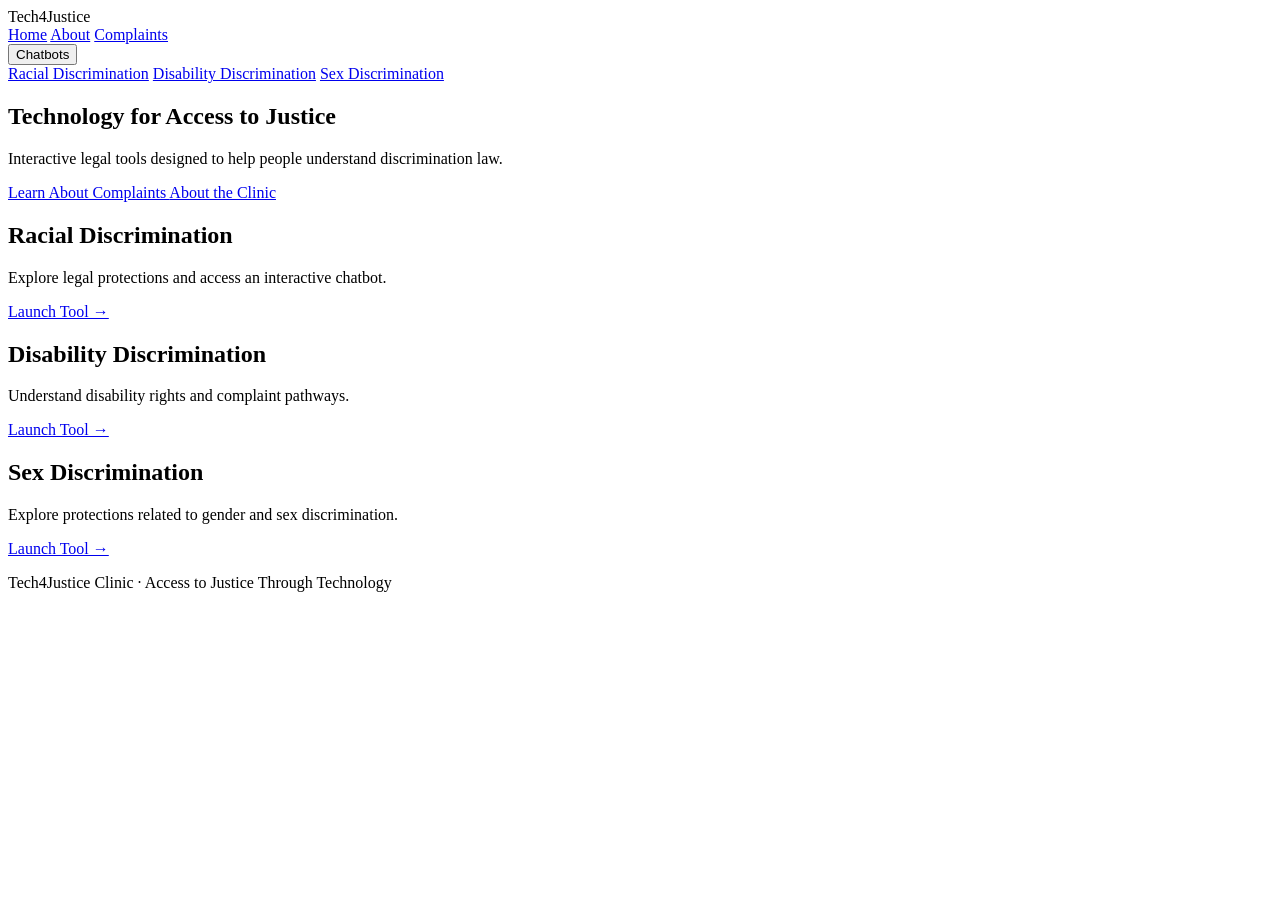
==== index.html @ 7325884f "Create index.html" ====
<!DOCTYPE html>
<html lang="en">

<head>

<meta charset="UTF-8">
<meta name="viewport" content="width=device-width, initial-scale=1">

<title>Tech4Justice Clinic</title>

<link rel="stylesheet" href="css/main.css">
<link rel="stylesheet" href="css/animations.css">

<script defer src="js/app.js"></script>

</head>

<body>

<div class="gradient-background"></div>

<header class="nav-bar">

<div class="logo">
Tech4Justice
</div>

<nav>

<a href="index.html">Home</a>
<a href="about.html">About</a>
<a href="complaints.html">Complaints</a>

<div class="dropdown">

<button class="dropbtn">
Chatbots
</button>

<div class="dropdown-content">

<a href="chatbot-race.html">Racial Discrimination</a>
<a href="chatbot-disability.html">Disability Discrimination</a>
<a href="chatbot-sex.html">Sex Discrimination</a>

</div>

</div>

</nav>

</header>

<section class="hero">

<div class="hero-text">

<h1>
Technology for Access to Justice
</h1>

<p>
Interactive legal tools designed to help people understand discrimination law.
</p>

<div class="hero-buttons">

<a href="complaints.html" class="primary-button">
Learn About Complaints
</a>

<a href="about.html" class="secondary-button">
About the Clinic
</a>

</div>

</div>

</section>

<section class="feature-grid">

<div class="feature-card">

<h2>Racial Discrimination</h2>

<p>
Explore legal protections and access an interactive chatbot.
</p>

<a href="chatbot-race.html">Launch Tool →</a>

</div>

<div class="feature-card">

<h2>Disability Discrimination</h2>

<p>
Understand disability rights and complaint pathways.
</p>

<a href="chatbot-disability.html">Launch Tool →</a>

</div>

<div class="feature-card">

<h2>Sex Discrimination</h2>

<p>
Explore protections related to gender and sex discrimination.
</p>

<a href="chatbot-sex.html">Launch Tool →</a>

</div>

</section>

<footer>

<p>
Tech4Justice Clinic · Access to Justice Through Technology
</p>

</footer>

</body>
</html>
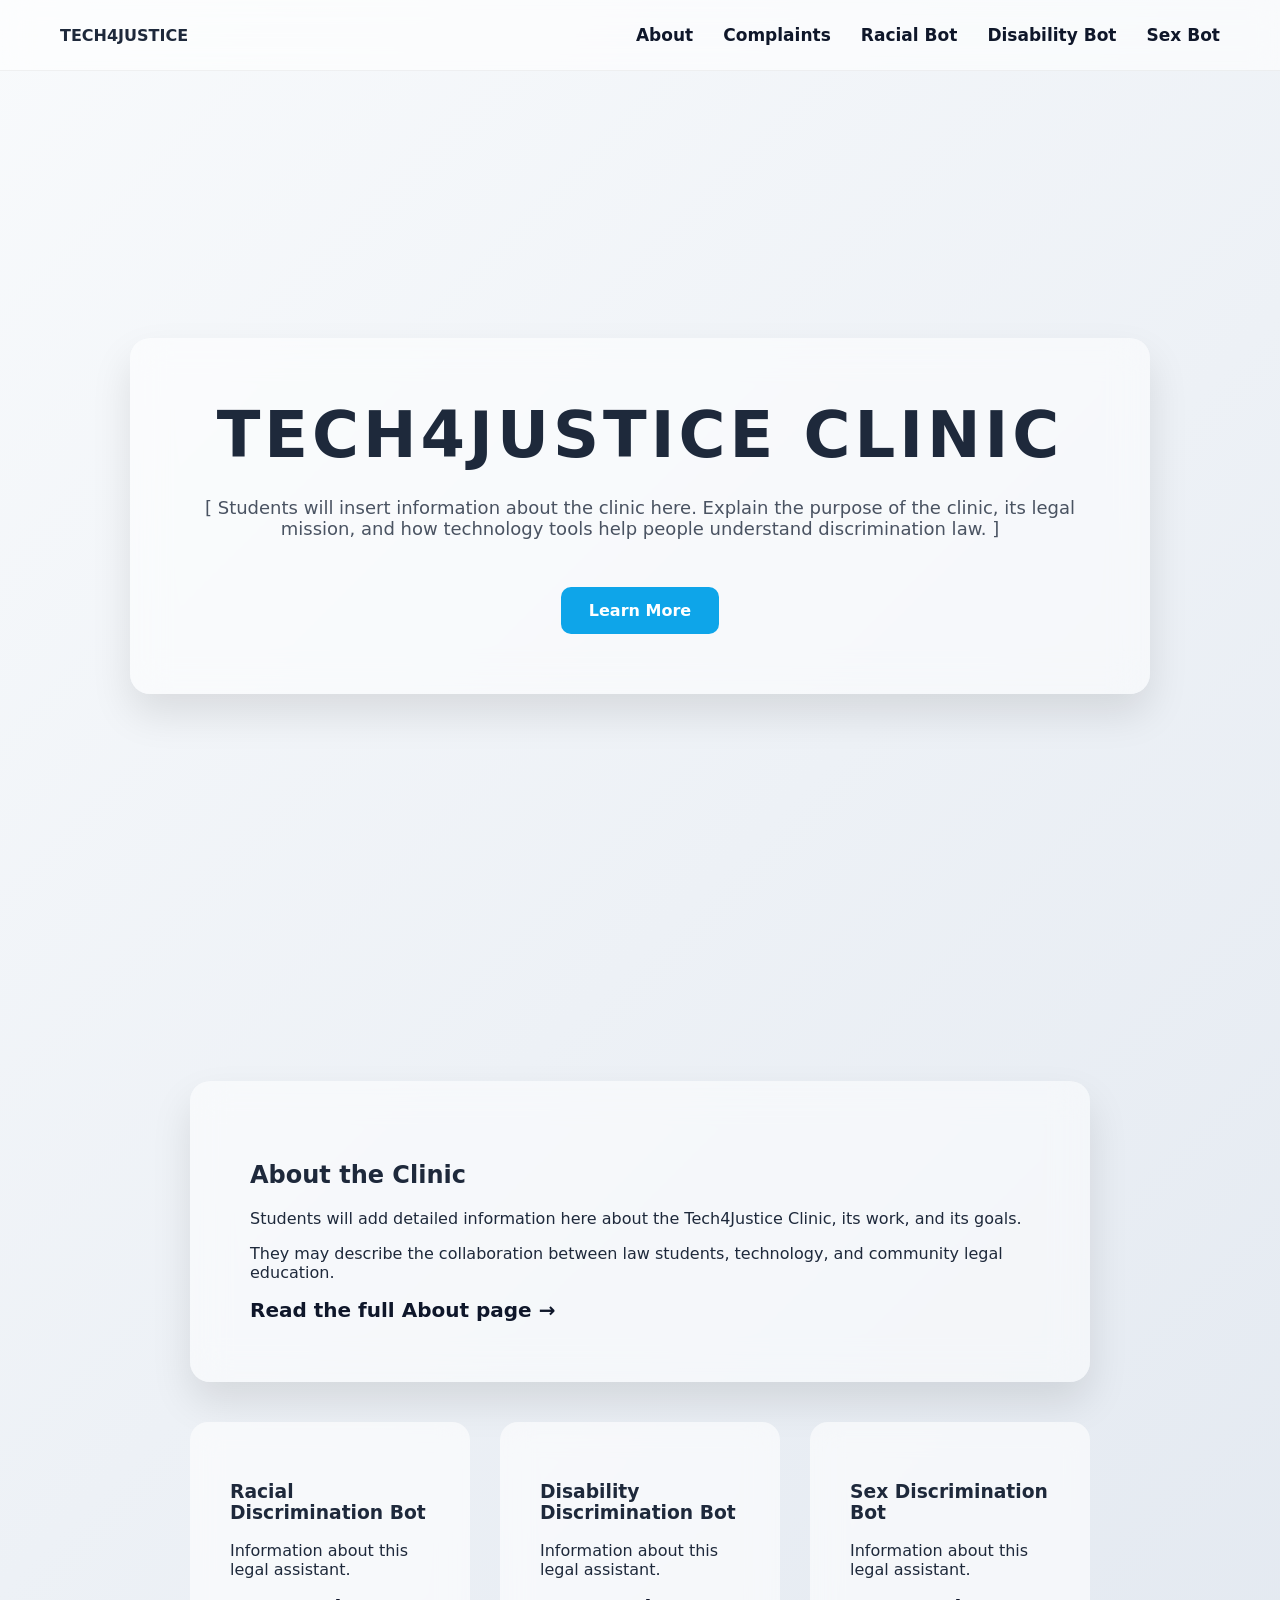
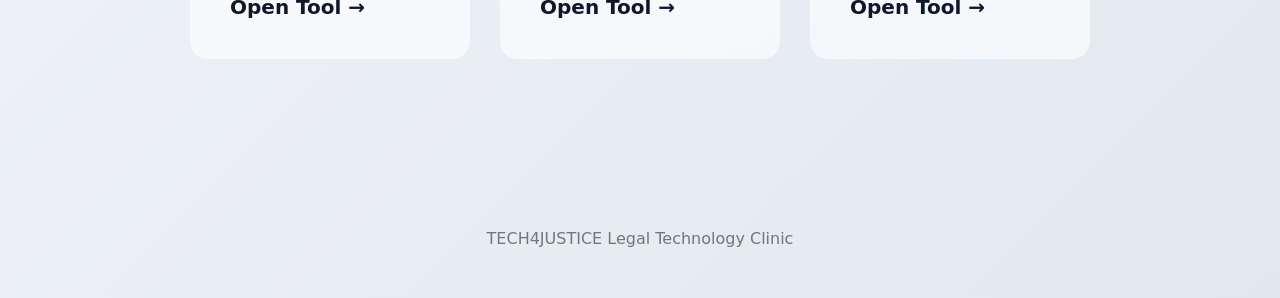
==== commit eb92edce: "Update index.html" ====
--- a/index.html
+++ b/index.html
@@ -1,119 +1,220 @@
 <!DOCTYPE html>
-<html lang="en">
-
+<html>
 <head>
-
-<meta charset="UTF-8">
-<meta name="viewport" content="width=device-width, initial-scale=1">
-
-<title>Tech4Justice Clinic</title>
-
-<link rel="stylesheet" href="css/main.css">
-<link rel="stylesheet" href="css/animations.css">
-
-<script defer src="js/app.js"></script>
+<title>TECH4JUSTICE Clinic</title>
+
+<style>
+
+body{
+margin:0;
+font-family:system-ui, sans-serif;
+background:linear-gradient(135deg,#f8fafc,#e2e8f0);
+color:#1e293b;
+overflow-x:hidden;
+}
+
+nav{
+display:flex;
+justify-content:space-between;
+align-items:center;
+padding:25px 60px;
+position:sticky;
+top:0;
+background:rgba(255,255,255,0.6);
+backdrop-filter:blur(14px);
+border-bottom:1px solid rgba(0,0,0,0.05);
+}
+
+nav a{
+text-decoration:none;
+margin-left:25px;
+font-weight:600;
+color:#0f172a;
+font-size:17px;
+}
+
+.hero{
+height:90vh;
+display:flex;
+flex-direction:column;
+justify-content:center;
+align-items:center;
+text-align:center;
+padding:40px;
+}
+
+.glass{
+background:rgba(255,255,255,0.5);
+backdrop-filter:blur(18px);
+border-radius:20px;
+padding:60px;
+box-shadow:0 20px 40px rgba(0,0,0,0.1);
+max-width:900px;
+}
+
+.hero h1{
+font-size:64px;
+letter-spacing:4px;
+margin:0;
+}
+
+.hero p{
+margin-top:25px;
+font-size:18px;
+opacity:0.8;
+}
+
+.button{
+margin-top:30px;
+padding:14px 28px;
+border-radius:10px;
+background:#0ea5e9;
+color:white;
+text-decoration:none;
+font-weight:600;
+display:inline-block;
+}
+
+.section{
+padding:120px 20px;
+display:flex;
+justify-content:center;
+}
+
+.section-content{
+max-width:900px;
+}
+
+.card-grid{
+display:grid;
+grid-template-columns:repeat(auto-fit,minmax(250px,1fr));
+gap:30px;
+margin-top:40px;
+}
+
+.card{
+background:rgba(255,255,255,0.6);
+backdrop-filter:blur(15px);
+border-radius:18px;
+padding:40px;
+transition:0.3s;
+}
+
+.card:hover{
+transform:translateY(-6px);
+}
+
+.big-link{
+font-size:20px;
+font-weight:700;
+display:block;
+margin-top:15px;
+text-decoration:none;
+color:#0f172a;
+}
+
+footer{
+text-align:center;
+padding:50px;
+opacity:0.6;
+}
+
+</style>
+
+<script>
+
+function scrollToAbout(){
+document.getElementById("about").scrollIntoView({behavior:"smooth"});
+}
+
+</script>
 
 </head>
 
 <body>
 
-<div class="gradient-background"></div>
-
-<header class="nav-bar">
-
-<div class="logo">
-Tech4Justice
-</div>
-
 <nav>
 
-<a href="index.html">Home</a>
-<a href="about.html">About</a>
+<div><b>TECH4JUSTICE</b></div>
+
+<div>
+<a href="#about">About</a>
 <a href="complaints.html">Complaints</a>
-
-<div class="dropdown">
-
-<button class="dropbtn">
-Chatbots
-</button>
-
-<div class="dropdown-content">
-
-<a href="chatbot-race.html">Racial Discrimination</a>
-<a href="chatbot-disability.html">Disability Discrimination</a>
-<a href="chatbot-sex.html">Sex Discrimination</a>
-
-</div>
-
+<a href="chatbot-race.html">Racial Bot</a>
+<a href="chatbot-disability.html">Disability Bot</a>
+<a href="chatbot-sex.html">Sex Bot</a>
 </div>
 
 </nav>
 
-</header>
-
 <section class="hero">
 
-<div class="hero-text">
-
-<h1>
-Technology for Access to Justice
-</h1>
+<div class="glass">
+
+<h1>TECH4JUSTICE CLINIC</h1>
 
 <p>
-Interactive legal tools designed to help people understand discrimination law.
+
+[ Students will insert information about the clinic here.  
+Explain the purpose of the clinic, its legal mission, and how technology tools help people understand discrimination law. ]
+
 </p>
 
-<div class="hero-buttons">
-
-<a href="complaints.html" class="primary-button">
-Learn About Complaints
-</a>
-
-<a href="about.html" class="secondary-button">
-About the Clinic
-</a>
-
-</div>
+<a class="button" onclick="scrollToAbout()">Learn More</a>
 
 </div>
 
 </section>
 
-<section class="feature-grid">
-
-<div class="feature-card">
-
-<h2>Racial Discrimination</h2>
+<section class="section" id="about">
+
+<div class="section-content">
+
+<div class="glass">
+
+<h2>About the Clinic</h2>
 
 <p>
-Explore legal protections and access an interactive chatbot.
+Students will add detailed information here about the Tech4Justice Clinic,
+its work, and its goals.
 </p>
 
-<a href="chatbot-race.html">Launch Tool →</a>
-
-</div>
-
-<div class="feature-card">
-
-<h2>Disability Discrimination</h2>
-
 <p>
-Understand disability rights and complaint pathways.
+They may describe the collaboration between law students, technology,
+and community legal education.
 </p>
 
-<a href="chatbot-disability.html">Launch Tool →</a>
-
-</div>
-
-<div class="feature-card">
-
-<h2>Sex Discrimination</h2>
-
-<p>
-Explore protections related to gender and sex discrimination.
-</p>
-
-<a href="chatbot-sex.html">Launch Tool →</a>
+<a class="big-link" href="about.html">Read the full About page →</a>
+
+</div>
+
+<div class="card-grid">
+
+<div class="card">
+
+<h3>Racial Discrimination Bot</h3>
+<p>Information about this legal assistant.</p>
+<a class="big-link" href="chatbot-race.html">Open Tool →</a>
+
+</div>
+
+<div class="card">
+
+<h3>Disability Discrimination Bot</h3>
+<p>Information about this legal assistant.</p>
+<a class="big-link" href="chatbot-disability.html">Open Tool →</a>
+
+</div>
+
+<div class="card">
+
+<h3>Sex Discrimination Bot</h3>
+<p>Information about this legal assistant.</p>
+<a class="big-link" href="chatbot-sex.html">Open Tool →</a>
+
+</div>
+
+</div>
 
 </div>
 
@@ -121,9 +222,7 @@
 
 <footer>
 
-<p>
-Tech4Justice Clinic · Access to Justice Through Technology
-</p>
+TECH4JUSTICE Legal Technology Clinic
 
 </footer>
 
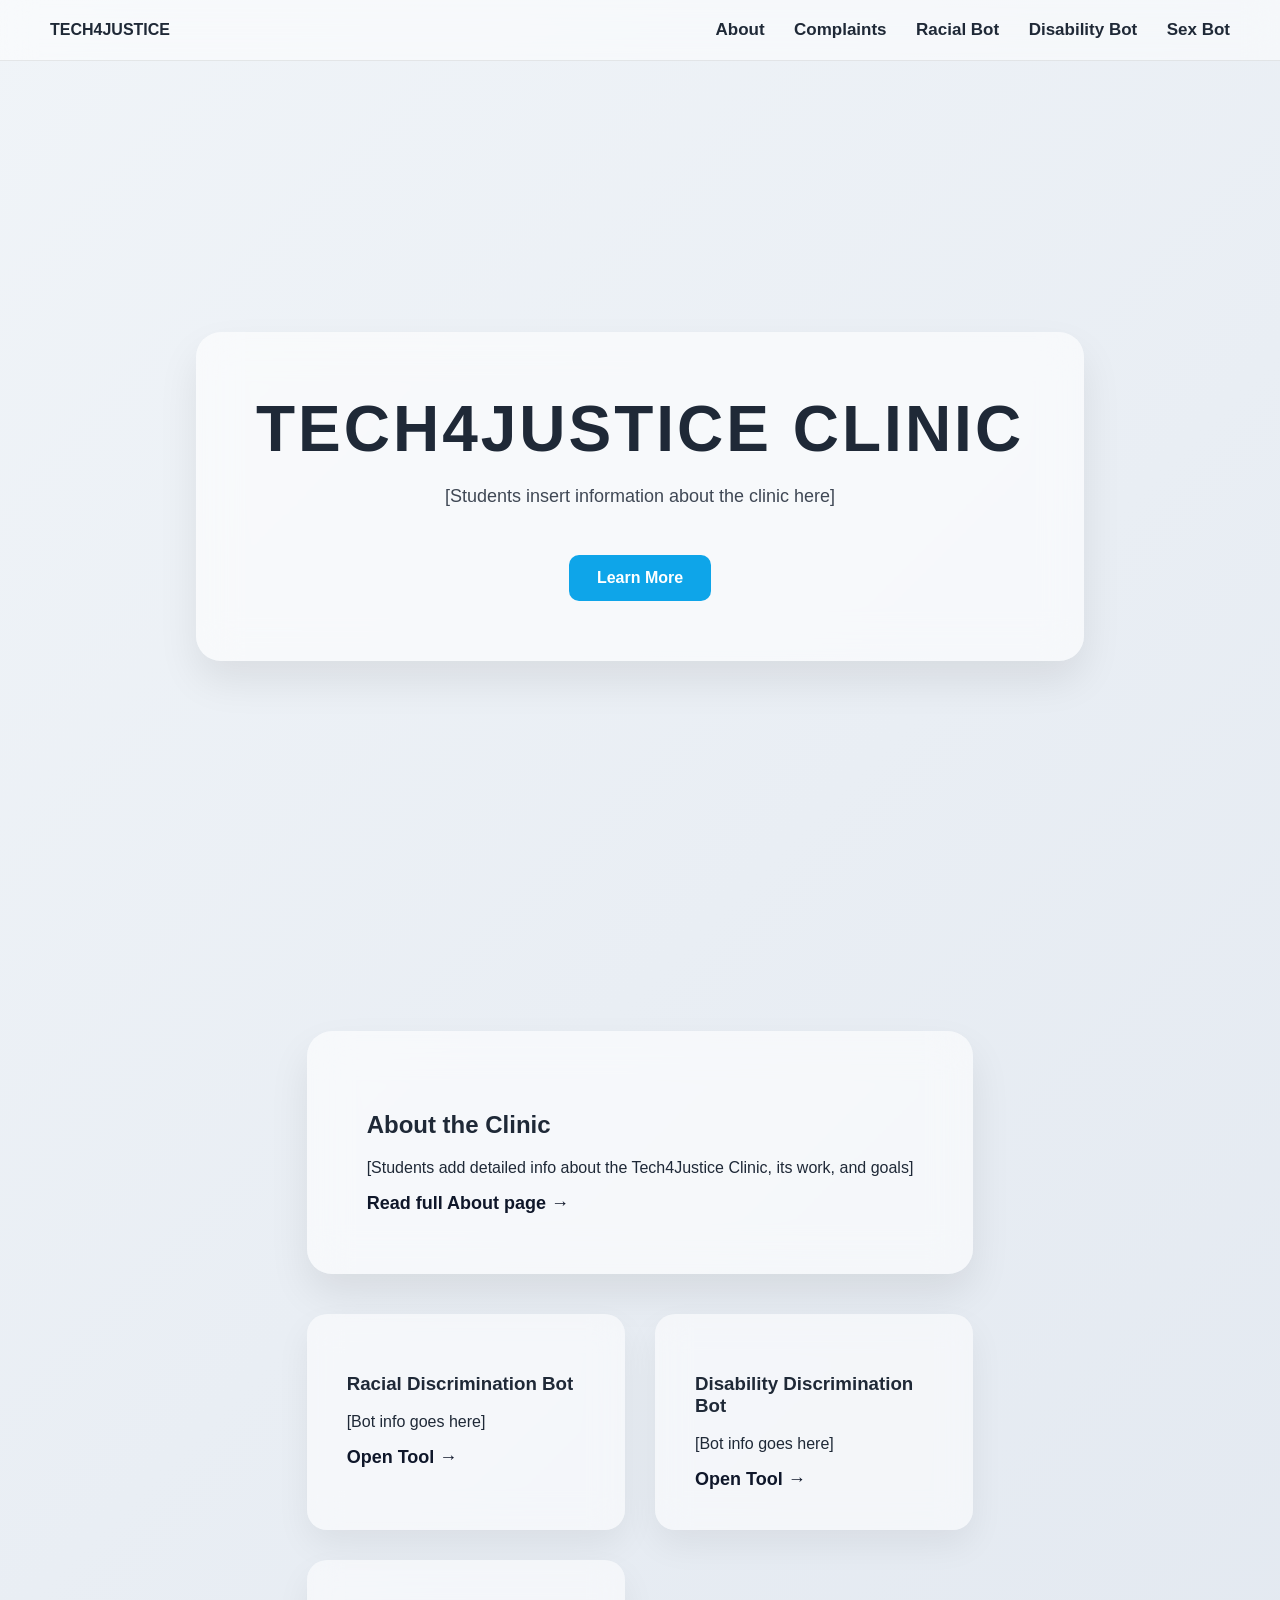
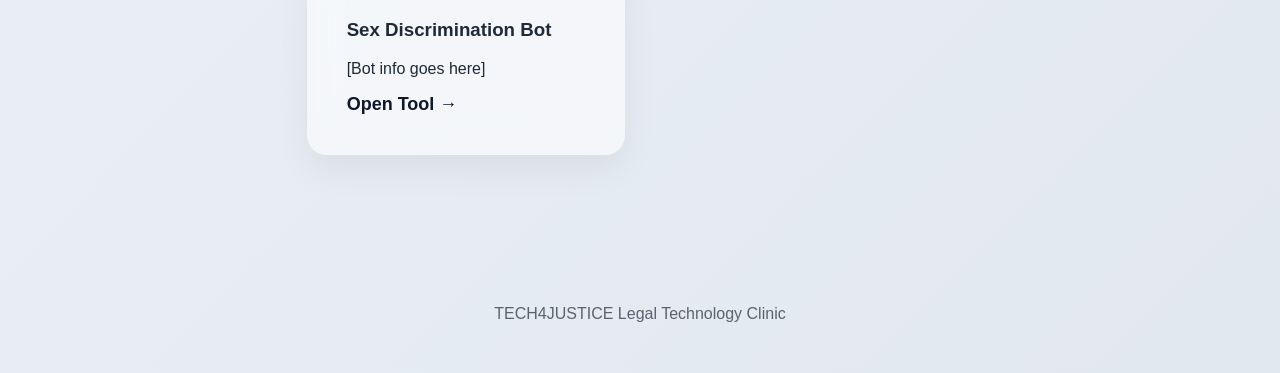
==== commit d349e382: "Update index.html" ====
--- a/index.html
+++ b/index.html
@@ -5,225 +5,201 @@
 
 <style>
 
-body{
-margin:0;
-font-family:system-ui, sans-serif;
-background:linear-gradient(135deg,#f8fafc,#e2e8f0);
-color:#1e293b;
-overflow-x:hidden;
-}
-
-nav{
-display:flex;
-justify-content:space-between;
-align-items:center;
-padding:25px 60px;
-position:sticky;
-top:0;
-background:rgba(255,255,255,0.6);
-backdrop-filter:blur(14px);
-border-bottom:1px solid rgba(0,0,0,0.05);
-}
-
-nav a{
-text-decoration:none;
-margin-left:25px;
-font-weight:600;
-color:#0f172a;
-font-size:17px;
-}
-
-.hero{
-height:90vh;
-display:flex;
-flex-direction:column;
-justify-content:center;
-align-items:center;
-text-align:center;
-padding:40px;
-}
-
-.glass{
-background:rgba(255,255,255,0.5);
-backdrop-filter:blur(18px);
-border-radius:20px;
-padding:60px;
-box-shadow:0 20px 40px rgba(0,0,0,0.1);
-max-width:900px;
-}
-
-.hero h1{
-font-size:64px;
-letter-spacing:4px;
-margin:0;
-}
-
-.hero p{
-margin-top:25px;
-font-size:18px;
-opacity:0.8;
-}
-
-.button{
-margin-top:30px;
-padding:14px 28px;
-border-radius:10px;
-background:#0ea5e9;
-color:white;
-text-decoration:none;
-font-weight:600;
-display:inline-block;
-}
-
-.section{
-padding:120px 20px;
-display:flex;
-justify-content:center;
-}
-
-.section-content{
-max-width:900px;
-}
-
-.card-grid{
-display:grid;
-grid-template-columns:repeat(auto-fit,minmax(250px,1fr));
-gap:30px;
-margin-top:40px;
-}
-
-.card{
-background:rgba(255,255,255,0.6);
-backdrop-filter:blur(15px);
-border-radius:18px;
-padding:40px;
-transition:0.3s;
-}
-
-.card:hover{
-transform:translateY(-6px);
-}
-
-.big-link{
-font-size:20px;
-font-weight:700;
-display:block;
-margin-top:15px;
-text-decoration:none;
-color:#0f172a;
-}
-
-footer{
-text-align:center;
-padding:50px;
-opacity:0.6;
+/* --- Body & Font --- */
+body {
+  margin: 0;
+  font-family: "Segoe UI", Roboto, sans-serif;
+  background: linear-gradient(135deg, #f0f4f8, #e2e8f0);
+  color: #1f2937;
+  overflow-x: hidden;
+}
+
+/* --- Navigation --- */
+nav {
+  display: flex;
+  justify-content: space-between;
+  align-items: center;
+  padding: 20px 50px;
+  position: sticky;
+  top: 0;
+  background: rgba(255,255,255,0.5);
+  backdrop-filter: blur(16px);
+  border-bottom: 1px solid rgba(0,0,0,0.08);
+  z-index: 100;
+}
+
+nav a {
+  margin-left: 25px;
+  text-decoration: none;
+  color: #1f2937;
+  font-weight: 600;
+  font-size: 17px;
+  transition: 0.3s;
+}
+
+nav a:hover {
+  color: #0ea5e9;
+}
+
+/* --- Hero Section --- */
+.hero {
+  height: 90vh;
+  display: flex;
+  flex-direction: column;
+  justify-content: center;
+  align-items: center;
+  text-align: center;
+  padding: 30px;
+}
+
+.glass-hero {
+  background: rgba(255,255,255,0.6);
+  backdrop-filter: blur(20px);
+  border-radius: 25px;
+  padding: 60px;
+  max-width: 900px;
+  box-shadow: 0 20px 40px rgba(0,0,0,0.08);
+}
+
+.hero h1 {
+  font-size: 64px;
+  letter-spacing: 3px;
+  margin: 0;
+}
+
+.hero p {
+  margin-top: 20px;
+  font-size: 18px;
+  opacity: 0.85;
+}
+
+.button {
+  margin-top: 30px;
+  padding: 14px 28px;
+  border-radius: 10px;
+  background: #0ea5e9;
+  color: white;
+  text-decoration: none;
+  font-weight: 600;
+  display: inline-block;
+  transition: 0.3s;
+}
+
+.button:hover {
+  background: #0284c7;
+}
+
+/* --- Section Style --- */
+.section {
+  padding: 100px 20px;
+  display: flex;
+  justify-content: center;
+}
+
+.section-content {
+  max-width: 900px;
+}
+
+.card-grid {
+  display: grid;
+  grid-template-columns: repeat(auto-fit,minmax(250px,1fr));
+  gap: 30px;
+  margin-top: 40px;
+}
+
+.card {
+  background: rgba(255,255,255,0.55);
+  backdrop-filter: blur(16px);
+  border-radius: 20px;
+  padding: 40px;
+  transition: 0.3s;
+  box-shadow: 0 15px 35px rgba(0,0,0,0.06);
+}
+
+.card:hover {
+  transform: translateY(-5px);
+}
+
+.big-link {
+  font-size: 18px;
+  font-weight: 700;
+  display: block;
+  margin-top: 15px;
+  text-decoration: none;
+  color: #0f172a;
+}
+
+.big-link:hover {
+  color: #0ea5e9;
+}
+
+/* --- Footer --- */
+footer {
+  text-align: center;
+  padding: 50px;
+  opacity: 0.7;
 }
 
 </style>
 
 <script>
-
 function scrollToAbout(){
-document.getElementById("about").scrollIntoView({behavior:"smooth"});
-}
-
+  document.getElementById("about").scrollIntoView({behavior:"smooth"});
+}
 </script>
 
 </head>
-
 <body>
 
 <nav>
-
-<div><b>TECH4JUSTICE</b></div>
-
-<div>
-<a href="#about">About</a>
-<a href="complaints.html">Complaints</a>
-<a href="chatbot-race.html">Racial Bot</a>
-<a href="chatbot-disability.html">Disability Bot</a>
-<a href="chatbot-sex.html">Sex Bot</a>
-</div>
-
+  <div><b>TECH4JUSTICE</b></div>
+  <div>
+    <a href="#about">About</a>
+    <a href="complaints.html">Complaints</a>
+    <a href="chatbot-race.html">Racial Bot</a>
+    <a href="chatbot-disability.html">Disability Bot</a>
+    <a href="chatbot-sex.html">Sex Bot</a>
+  </div>
 </nav>
 
 <section class="hero">
-
-<div class="glass">
-
-<h1>TECH4JUSTICE CLINIC</h1>
-
-<p>
-
-[ Students will insert information about the clinic here.  
-Explain the purpose of the clinic, its legal mission, and how technology tools help people understand discrimination law. ]
-
-</p>
-
-<a class="button" onclick="scrollToAbout()">Learn More</a>
-
-</div>
-
+  <div class="glass-hero">
+    <h1>TECH4JUSTICE CLINIC</h1>
+    <p>[Students insert information about the clinic here]</p>
+    <a class="button" onclick="scrollToAbout()">Learn More</a>
+  </div>
 </section>
 
 <section class="section" id="about">
-
-<div class="section-content">
-
-<div class="glass">
-
-<h2>About the Clinic</h2>
-
-<p>
-Students will add detailed information here about the Tech4Justice Clinic,
-its work, and its goals.
-</p>
-
-<p>
-They may describe the collaboration between law students, technology,
-and community legal education.
-</p>
-
-<a class="big-link" href="about.html">Read the full About page →</a>
-
-</div>
-
-<div class="card-grid">
-
-<div class="card">
-
-<h3>Racial Discrimination Bot</h3>
-<p>Information about this legal assistant.</p>
-<a class="big-link" href="chatbot-race.html">Open Tool →</a>
-
-</div>
-
-<div class="card">
-
-<h3>Disability Discrimination Bot</h3>
-<p>Information about this legal assistant.</p>
-<a class="big-link" href="chatbot-disability.html">Open Tool →</a>
-
-</div>
-
-<div class="card">
-
-<h3>Sex Discrimination Bot</h3>
-<p>Information about this legal assistant.</p>
-<a class="big-link" href="chatbot-sex.html">Open Tool →</a>
-
-</div>
-
-</div>
-
-</div>
-
+  <div class="section-content">
+    <div class="glass-hero">
+      <h2>About the Clinic</h2>
+      <p>[Students add detailed info about the Tech4Justice Clinic, its work, and goals]</p>
+      <a class="big-link" href="about.html">Read full About page →</a>
+    </div>
+
+    <div class="card-grid">
+      <div class="card">
+        <h3>Racial Discrimination Bot</h3>
+        <p>[Bot info goes here]</p>
+        <a class="big-link" href="chatbot-race.html">Open Tool →</a>
+      </div>
+      <div class="card">
+        <h3>Disability Discrimination Bot</h3>
+        <p>[Bot info goes here]</p>
+        <a class="big-link" href="chatbot-disability.html">Open Tool →</a>
+      </div>
+      <div class="card">
+        <h3>Sex Discrimination Bot</h3>
+        <p>[Bot info goes here]</p>
+        <a class="big-link" href="chatbot-sex.html">Open Tool →</a>
+      </div>
+    </div>
+  </div>
 </section>
 
 <footer>
-
 TECH4JUSTICE Legal Technology Clinic
-
 </footer>
 
 </body>
